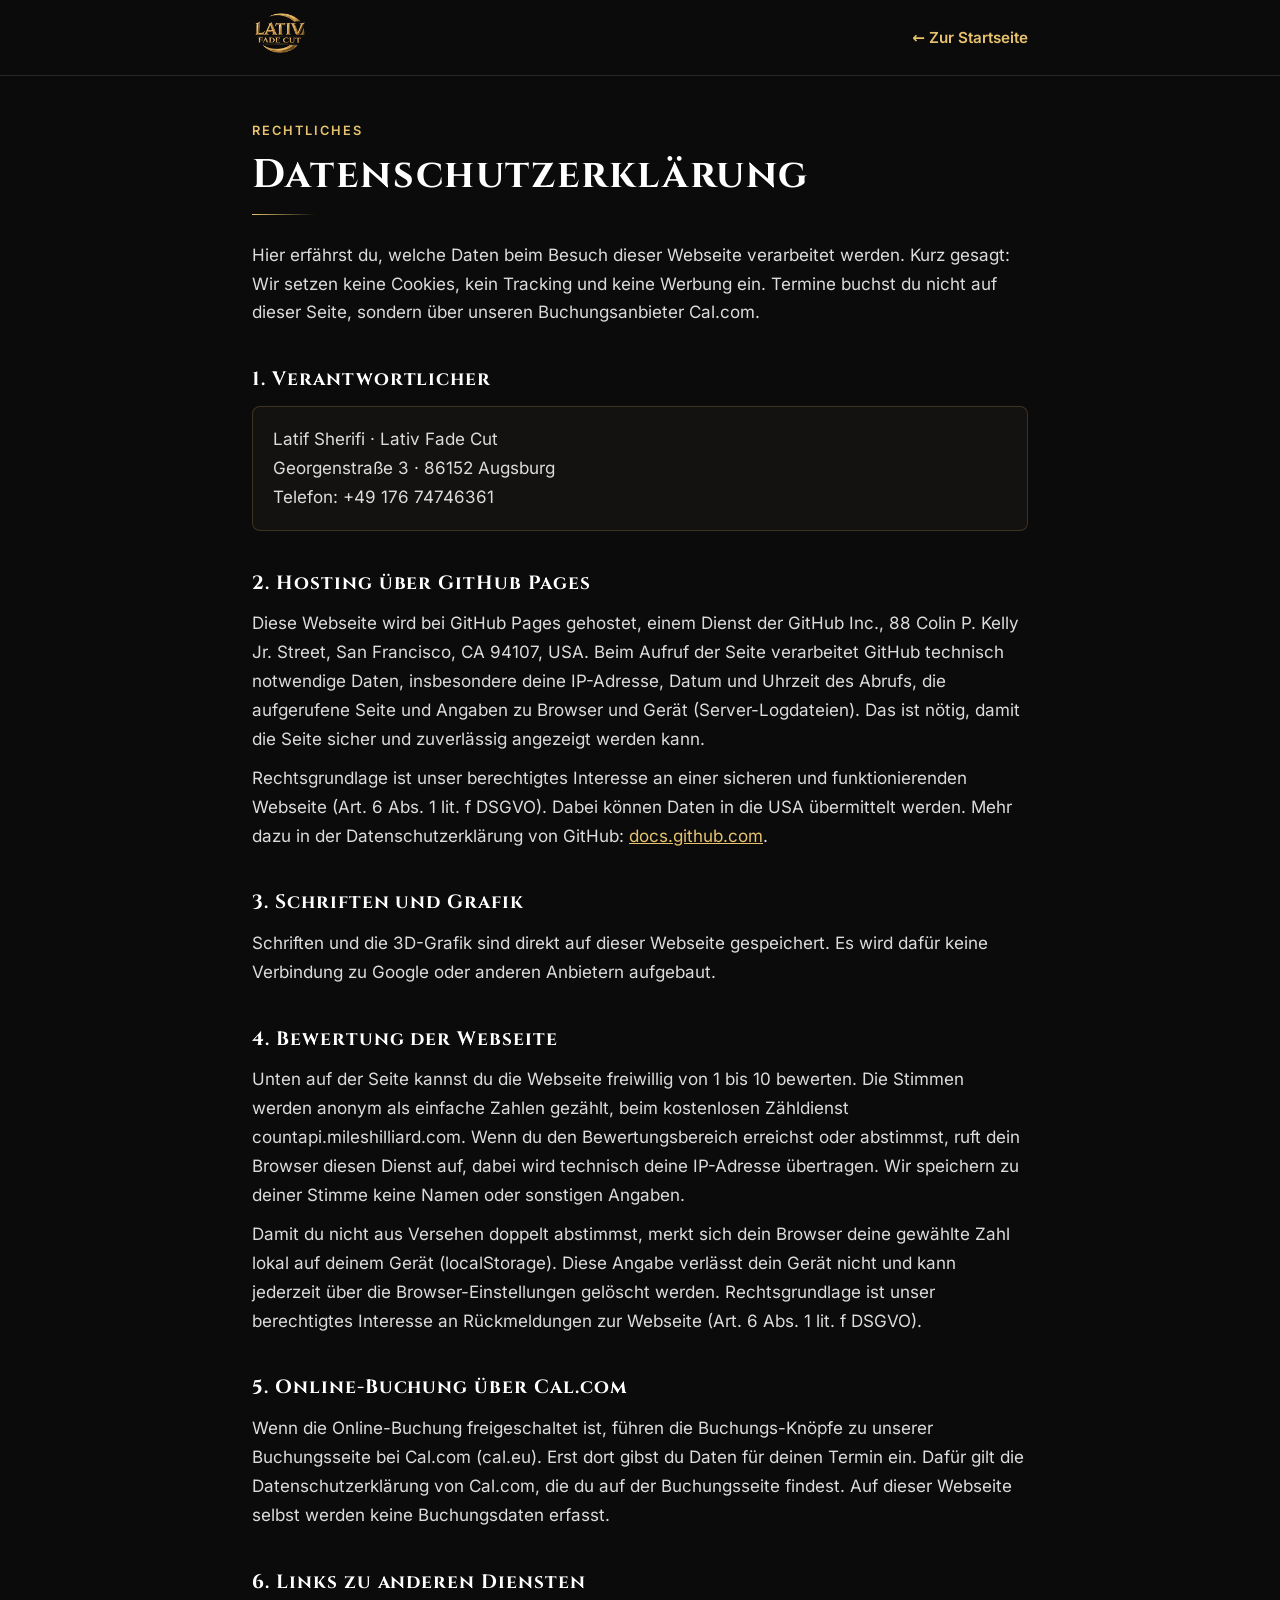
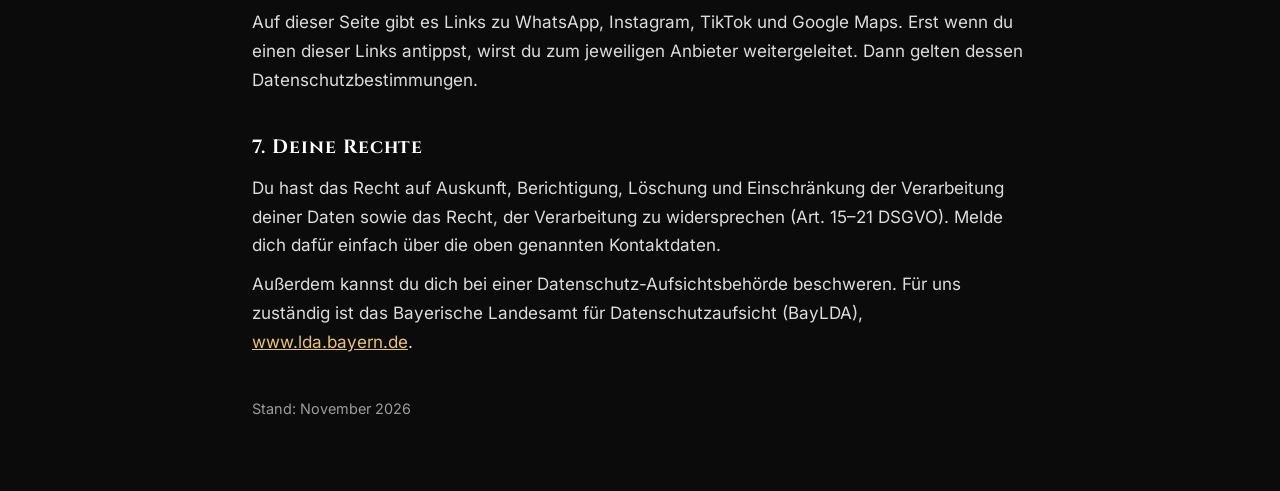
==== datenschutz.html @ 066f89dd "Lokale Schriften, Datenschutz Co-Authored-By: Claude Opus 5.5 <noreply@anthropic.com> Claude-Session" ====
<!DOCTYPE html>
<html lang="de">
<head>
<meta charset="utf-8">
<meta name="viewport" content="width=device-width, initial-scale=1">
<title>Datenschutz – Lativ Fade Cut</title>
<meta name="robots" content="noindex">
<link rel="icon" href="img/logo.png">
<link rel="stylesheet" href="fonts.css">
<style>
  *{box-sizing:border-box;margin:0;padding:0}
  body{background:#0b0b0b;color:#ececec;font:17px/1.7 Inter,system-ui,sans-serif;-webkit-font-smoothing:antialiased}
  header{border-bottom:1px solid #262626;background:#0b0b0b;position:sticky;top:0}
  .bar{max-width:820px;margin:0 auto;padding:12px 22px;display:flex;align-items:center;justify-content:space-between}
  .bar img{height:42px;width:auto}
  .bar a.back{color:#e8c36f;text-decoration:none;font-weight:600;font-size:.95rem}
  main{max-width:820px;margin:0 auto;padding:44px 22px 70px}
  .eyebrow{color:#e8c36f;font-size:.8rem;letter-spacing:.16em;font-weight:600;text-transform:uppercase;margin-bottom:10px}
  h1{font-family:Cinzel,serif;font-size:clamp(1.35rem,6vw,2.5rem);hyphens:auto;overflow-wrap:anywhere;line-height:1.15;color:#fff;letter-spacing:.04em}
  h1::after{content:"";display:block;width:64px;height:1px;margin:16px 0 26px;background:linear-gradient(90deg,#e8c36f,rgba(232,195,111,0))}
  h2{font-family:Cinzel,serif;font-size:1.2rem;color:#fff;letter-spacing:.05em;margin:36px 0 10px}
  p,li{color:#dcdcdc}
  p+p{margin-top:10px}
  ul{margin:8px 0 0 20px}
  a{color:#e8c36f}
  .box{background:#141210;border:1px solid rgba(226,184,102,.2);border-radius:8px;padding:18px 20px;margin-top:8px}
  .stand{margin-top:40px;color:#9c9c9c;font-size:.9rem}
</style>
</head>
<body>
<header><div class="bar"><a href="./"><img src="img/logo.png" alt="Lativ Fade Cut"></a><a class="back" href="./">← Zur Startseite</a></div></header>
<main>
  <div class="eyebrow">Rechtliches</div>
  <h1>Datenschutzerklärung</h1>

  <p>Hier erfährst du, welche Daten beim Besuch dieser Webseite verarbeitet werden. Kurz gesagt: Wir setzen keine Cookies, kein Tracking und keine Werbung ein. Termine buchst du nicht auf dieser Seite, sondern über unseren Buchungsanbieter Cal.com.</p>

  <h2>1. Verantwortlicher</h2>
  <div class="box">
    <p>Latif Sherifi · Lativ Fade Cut<br>Georgenstraße 3 · 86152 Augsburg<br>Telefon: +49 176 74746361</p>
  </div>

  <h2>2. Hosting über GitHub Pages</h2>
  <p>Diese Webseite wird bei GitHub Pages gehostet, einem Dienst der GitHub Inc., 88 Colin P. Kelly Jr. Street, San Francisco, CA 94107, USA. Beim Aufruf der Seite verarbeitet GitHub technisch notwendige Daten, insbesondere deine IP-Adresse, Datum und Uhrzeit des Abrufs, die aufgerufene Seite und Angaben zu Browser und Gerät (Server-Logdateien). Das ist nötig, damit die Seite sicher und zuverlässig angezeigt werden kann.</p>
  <p>Rechtsgrundlage ist unser berechtigtes Interesse an einer sicheren und funktionierenden Webseite (Art. 6 Abs. 1 lit. f DSGVO). Dabei können Daten in die USA übermittelt werden. Mehr dazu in der Datenschutzerklärung von GitHub: <a href="https://docs.github.com/de/site-policy/privacy-policies/github-general-privacy-statement">docs.github.com</a>.</p>

  <h2>3. Schriften und Grafik</h2>
  <p>Schriften und die 3D-Grafik sind direkt auf dieser Webseite gespeichert. Es wird dafür keine Verbindung zu Google oder anderen Anbietern aufgebaut.</p>

  <h2>4. Bewertung der Webseite</h2>
  <p>Unten auf der Seite kannst du die Webseite freiwillig von 1 bis 10 bewerten. Die Stimmen werden anonym als einfache Zahlen gezählt, beim kostenlosen Zähldienst countapi.mileshilliard.com. Wenn du den Bewertungsbereich erreichst oder abstimmst, ruft dein Browser diesen Dienst auf, dabei wird technisch deine IP-Adresse übertragen. Wir speichern zu deiner Stimme keine Namen oder sonstigen Angaben.</p>
  <p>Damit du nicht aus Versehen doppelt abstimmst, merkt sich dein Browser deine gewählte Zahl lokal auf deinem Gerät (localStorage). Diese Angabe verlässt dein Gerät nicht und kann jederzeit über die Browser-Einstellungen gelöscht werden. Rechtsgrundlage ist unser berechtigtes Interesse an Rückmeldungen zur Webseite (Art. 6 Abs. 1 lit. f DSGVO).</p>

  <h2>5. Online-Buchung über Cal.com</h2>
  <p>Wenn die Online-Buchung freigeschaltet ist, führen die Buchungs-Knöpfe zu unserer Buchungsseite bei Cal.com (cal.eu). Erst dort gibst du Daten für deinen Termin ein. Dafür gilt die Datenschutzerklärung von Cal.com, die du auf der Buchungsseite findest. Auf dieser Webseite selbst werden keine Buchungsdaten erfasst.</p>

  <h2>6. Links zu anderen Diensten</h2>
  <p>Auf dieser Seite gibt es Links zu WhatsApp, Instagram, TikTok und Google Maps. Erst wenn du einen dieser Links antippst, wirst du zum jeweiligen Anbieter weitergeleitet. Dann gelten dessen Datenschutzbestimmungen.</p>

  <h2>7. Deine Rechte</h2>
  <p>Du hast das Recht auf Auskunft, Berichtigung, Löschung und Einschränkung der Verarbeitung deiner Daten sowie das Recht, der Verarbeitung zu widersprechen (Art. 15–21 DSGVO). Melde dich dafür einfach über die oben genannten Kontaktdaten.</p>
  <p>Außerdem kannst du dich bei einer Datenschutz-Aufsichtsbehörde beschweren. Für uns zuständig ist das Bayerische Landesamt für Datenschutzaufsicht (BayLDA), <a href="https://www.lda.bayern.de">www.lda.bayern.de</a>.</p>

  <p class="stand">Stand: November 2026</p>
</main>
</body>
</html>
---- fonts.css ----
/* Schriften lokal – keine Verbindung zu Google */
@font-face{font-family:'Cinzel';font-style:normal;font-display:swap;font-weight:500;src:url(fonts/cinzel-latin-ext-500-normal.woff2) format('woff2');unicode-range:U+0100-02BA,U+02BD-02C5,U+02C7-02CC,U+02CE-02D7,U+02DD-02FF,U+0304,U+0308,U+0329,U+1D00-1DBF,U+1E00-1E9F,U+1EF2-1EFF,U+2020,U+20A0-20AB,U+20AD-20C0,U+2113,U+2C60-2C7F,U+A720-A7FF}
@font-face{font-family:'Cinzel';font-style:normal;font-display:swap;font-weight:500;src:url(fonts/cinzel-latin-500-normal.woff2) format('woff2');unicode-range:U+0000-00FF,U+0131,U+0152-0153,U+02BB-02BC,U+02C6,U+02DA,U+02DC,U+0304,U+0308,U+0329,U+2000-206F,U+20AC,U+2122,U+2191,U+2193,U+2212,U+2215,U+FEFF,U+FFFD}
@font-face{font-family:'Cinzel';font-style:normal;font-display:swap;font-weight:700;src:url(fonts/cinzel-latin-ext-700-normal.woff2) format('woff2');unicode-range:U+0100-02BA,U+02BD-02C5,U+02C7-02CC,U+02CE-02D7,U+02DD-02FF,U+0304,U+0308,U+0329,U+1D00-1DBF,U+1E00-1E9F,U+1EF2-1EFF,U+2020,U+20A0-20AB,U+20AD-20C0,U+2113,U+2C60-2C7F,U+A720-A7FF}
@font-face{font-family:'Cinzel';font-style:normal;font-display:swap;font-weight:700;src:url(fonts/cinzel-latin-700-normal.woff2) format('woff2');unicode-range:U+0000-00FF,U+0131,U+0152-0153,U+02BB-02BC,U+02C6,U+02DA,U+02DC,U+0304,U+0308,U+0329,U+2000-206F,U+20AC,U+2122,U+2191,U+2193,U+2212,U+2215,U+FEFF,U+FFFD}
@font-face{font-family:'Inter';font-style:normal;font-display:swap;font-weight:400;src:url(fonts/inter-latin-ext-400-normal.woff2) format('woff2');unicode-range:U+0100-02BA,U+02BD-02C5,U+02C7-02CC,U+02CE-02D7,U+02DD-02FF,U+0304,U+0308,U+0329,U+1D00-1DBF,U+1E00-1E9F,U+1EF2-1EFF,U+2020,U+20A0-20AB,U+20AD-20C0,U+2113,U+2C60-2C7F,U+A720-A7FF}
@font-face{font-family:'Inter';font-style:normal;font-display:swap;font-weight:400;src:url(fonts/inter-latin-400-normal.woff2) format('woff2');unicode-range:U+0000-00FF,U+0131,U+0152-0153,U+02BB-02BC,U+02C6,U+02DA,U+02DC,U+0304,U+0308,U+0329,U+2000-206F,U+20AC,U+2122,U+2191,U+2193,U+2212,U+2215,U+FEFF,U+FFFD}
@font-face{font-family:'Inter';font-style:normal;font-display:swap;font-weight:500;src:url(fonts/inter-latin-ext-500-normal.woff2) format('woff2');unicode-range:U+0100-02BA,U+02BD-02C5,U+02C7-02CC,U+02CE-02D7,U+02DD-02FF,U+0304,U+0308,U+0329,U+1D00-1DBF,U+1E00-1E9F,U+1EF2-1EFF,U+2020,U+20A0-20AB,U+20AD-20C0,U+2113,U+2C60-2C7F,U+A720-A7FF}
@font-face{font-family:'Inter';font-style:normal;font-display:swap;font-weight:500;src:url(fonts/inter-latin-500-normal.woff2) format('woff2');unicode-range:U+0000-00FF,U+0131,U+0152-0153,U+02BB-02BC,U+02C6,U+02DA,U+02DC,U+0304,U+0308,U+0329,U+2000-206F,U+20AC,U+2122,U+2191,U+2193,U+2212,U+2215,U+FEFF,U+FFFD}
@font-face{font-family:'Inter';font-style:normal;font-display:swap;font-weight:600;src:url(fonts/inter-latin-ext-600-normal.woff2) format('woff2');unicode-range:U+0100-02BA,U+02BD-02C5,U+02C7-02CC,U+02CE-02D7,U+02DD-02FF,U+0304,U+0308,U+0329,U+1D00-1DBF,U+1E00-1E9F,U+1EF2-1EFF,U+2020,U+20A0-20AB,U+20AD-20C0,U+2113,U+2C60-2C7F,U+A720-A7FF}
@font-face{font-family:'Inter';font-style:normal;font-display:swap;font-weight:600;src:url(fonts/inter-latin-600-normal.woff2) format('woff2');unicode-range:U+0000-00FF,U+0131,U+0152-0153,U+02BB-02BC,U+02C6,U+02DA,U+02DC,U+0304,U+0308,U+0329,U+2000-206F,U+20AC,U+2122,U+2191,U+2193,U+2212,U+2215,U+FEFF,U+FFFD}
@font-face{font-family:'Inter';font-style:normal;font-display:swap;font-weight:700;src:url(fonts/inter-latin-ext-700-normal.woff2) format('woff2');unicode-range:U+0100-02BA,U+02BD-02C5,U+02C7-02CC,U+02CE-02D7,U+02DD-02FF,U+0304,U+0308,U+0329,U+1D00-1DBF,U+1E00-1E9F,U+1EF2-1EFF,U+2020,U+20A0-20AB,U+20AD-20C0,U+2113,U+2C60-2C7F,U+A720-A7FF}
@font-face{font-family:'Inter';font-style:normal;font-display:swap;font-weight:700;src:url(fonts/inter-latin-700-normal.woff2) format('woff2');unicode-range:U+0000-00FF,U+0131,U+0152-0153,U+02BB-02BC,U+02C6,U+02DA,U+02DC,U+0304,U+0308,U+0329,U+2000-206F,U+20AC,U+2122,U+2191,U+2193,U+2212,U+2215,U+FEFF,U+FFFD}
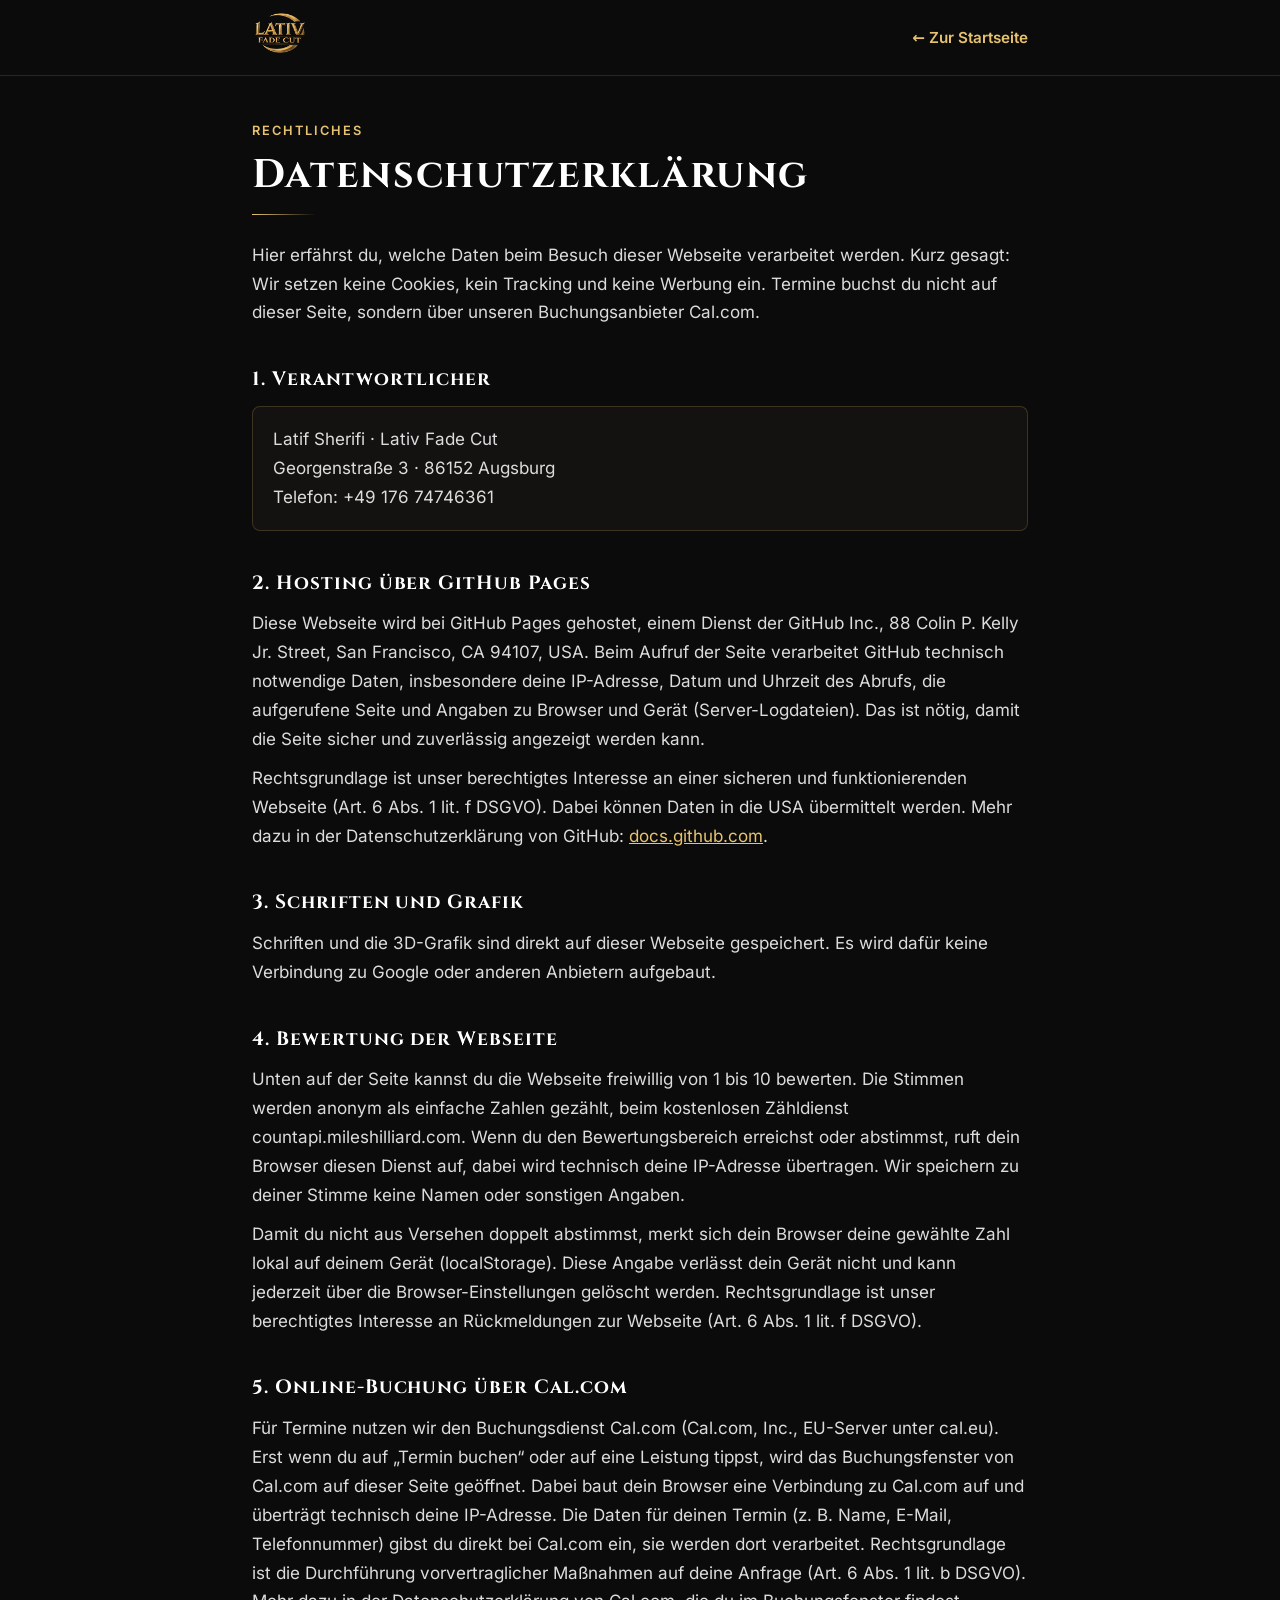
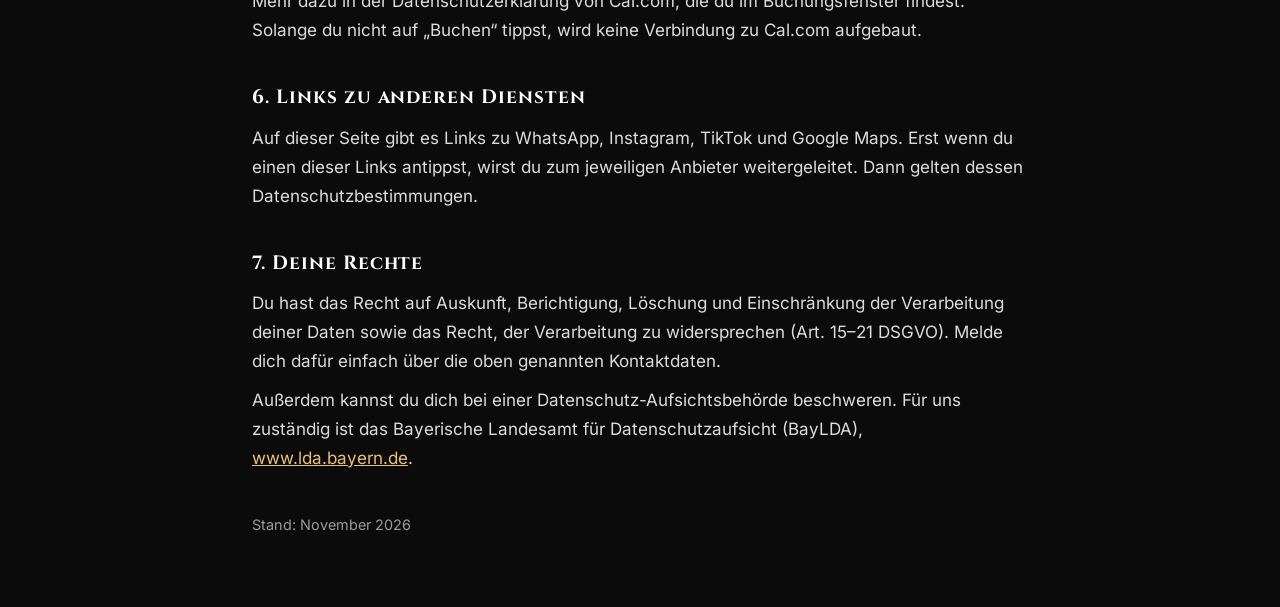
==== commit c81ebb55: "Buchung offen Co-Authored-By: Claude Opus 5.5 <noreply@anthropic.com> Claude-Session: https://claude" ====
--- a/datenschutz.html
+++ b/datenschutz.html
@@ -52,7 +52,7 @@
   <p>Damit du nicht aus Versehen doppelt abstimmst, merkt sich dein Browser deine gewählte Zahl lokal auf deinem Gerät (localStorage). Diese Angabe verlässt dein Gerät nicht und kann jederzeit über die Browser-Einstellungen gelöscht werden. Rechtsgrundlage ist unser berechtigtes Interesse an Rückmeldungen zur Webseite (Art. 6 Abs. 1 lit. f DSGVO).</p>
 
   <h2>5. Online-Buchung über Cal.com</h2>
-  <p>Wenn die Online-Buchung freigeschaltet ist, führen die Buchungs-Knöpfe zu unserer Buchungsseite bei Cal.com (cal.eu). Erst dort gibst du Daten für deinen Termin ein. Dafür gilt die Datenschutzerklärung von Cal.com, die du auf der Buchungsseite findest. Auf dieser Webseite selbst werden keine Buchungsdaten erfasst.</p>
+  <p>Für Termine nutzen wir den Buchungsdienst Cal.com (Cal.com, Inc., EU-Server unter cal.eu). Erst wenn du auf „Termin buchen“ oder auf eine Leistung tippst, wird das Buchungsfenster von Cal.com auf dieser Seite geöffnet. Dabei baut dein Browser eine Verbindung zu Cal.com auf und überträgt technisch deine IP-Adresse. Die Daten für deinen Termin (z.&nbsp;B. Name, E-Mail, Telefonnummer) gibst du direkt bei Cal.com ein, sie werden dort verarbeitet. Rechtsgrundlage ist die Durchführung vorvertraglicher Maßnahmen auf deine Anfrage (Art. 6 Abs. 1 lit. b DSGVO). Mehr dazu in der Datenschutzerklärung von Cal.com, die du im Buchungsfenster findest. Solange du nicht auf „Buchen“ tippst, wird keine Verbindung zu Cal.com aufgebaut.</p>
 
   <h2>6. Links zu anderen Diensten</h2>
   <p>Auf dieser Seite gibt es Links zu WhatsApp, Instagram, TikTok und Google Maps. Erst wenn du einen dieser Links antippst, wirst du zum jeweiligen Anbieter weitergeleitet. Dann gelten dessen Datenschutzbestimmungen.</p>
